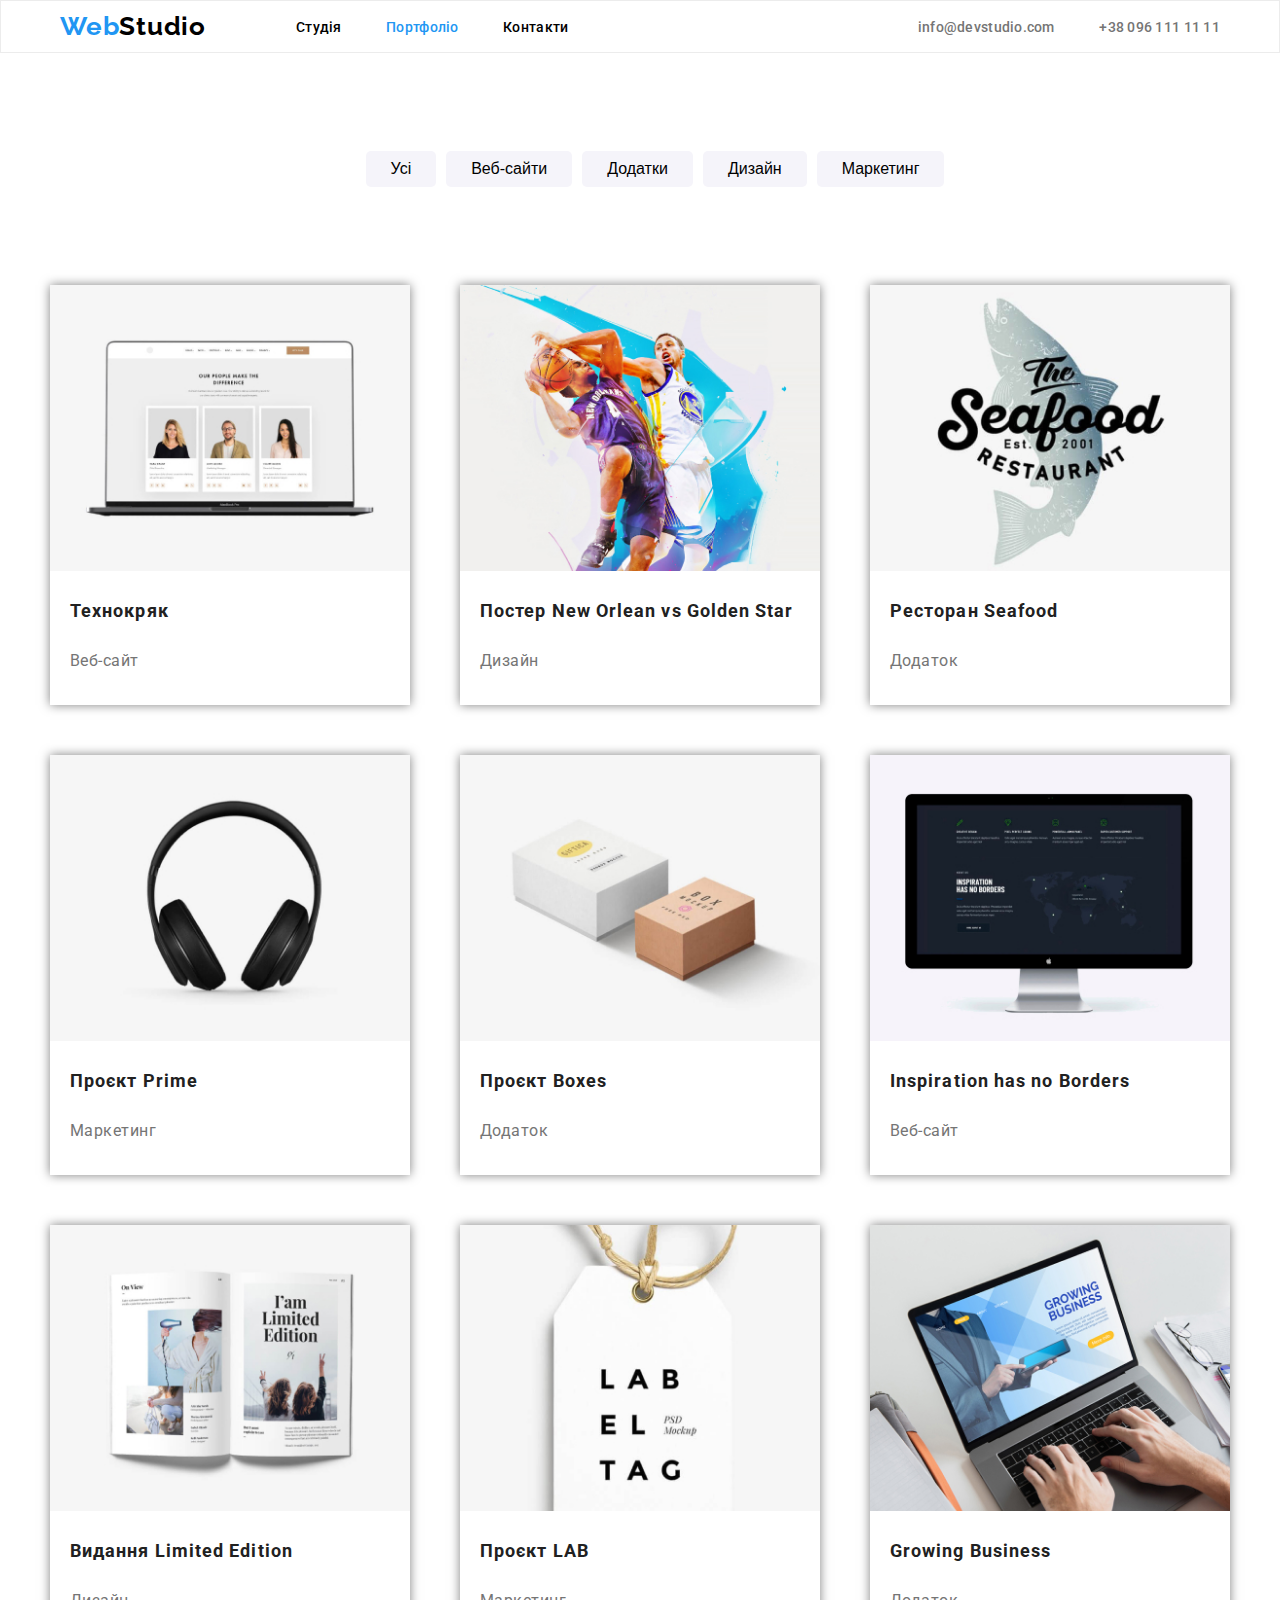
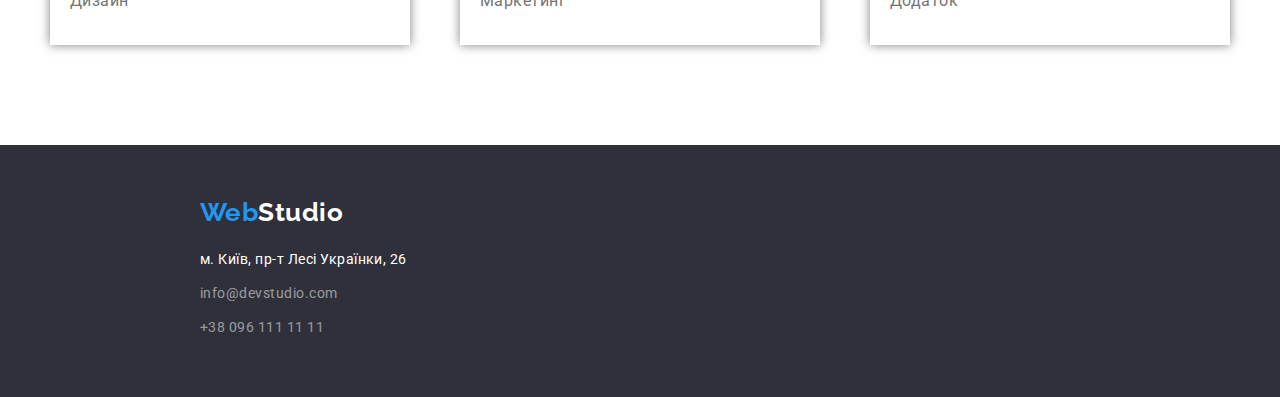
==== portfolio.html @ c1cf4ef8 "Initial commit" ====
<!DOCTYPE html>
<html lang="uk">
<head>
    <meta charset="UTF-8">
    <meta http-equiv="X-UA-Compatible" content="IE=edge">
    <meta name="viewport" content="width=device-width, initial-scale=1.0">
    <title>Portfolio</title>
    <link rel="stylesheet" href="styles/style1.css">
    <link href="https://fonts.googleapis.com/css2?family=Roboto:wght@400;500;700;900&display=swap" rel="stylesheet">
    <link href="https://fonts.googleapis.com/css2?family=Raleway:wght@700&display=swap" rel="stylesheet">
    <link rel="stylesheet" href="https://cdnjs.cloudflare.com/ajax/libs/modern-normalize/1.1.0/modern-normalize.min.css" integrity="sha512-wpPYUAdjBVSE4KJnH1VR1HeZfpl1ub8YT/NKx4PuQ5NmX2tKuGu6U/JRp5y+Y8XG2tV+wKQpNHVUX03MfMFn9Q==" crossorigin="anonymous" referrerpolicy="no-referrer" />
</head>
<body>
    <header>
        <div class="container">
            <nav>
                <a class="logo" href="index.html"><span>Web</span>Studio</a>
                <ul class="menu">
                    <li><a href="./index.html">Студія</a></li>
                    <li><a href="./portfolio.html" class="st">Портфоліо</a></li>
                    <li><a href="">Контакти</a></li>
                </ul>
            </nav>
                <ul class="address">
                    <li><a class="info" href="mailto:info@devstudio.com">info@devstudio.com</a></li>
                    <li><a class="info" href="tel:+380961111111">+38 096 111 11 11</a></li>
                </ul>
        </div>
    </header>
    <main>
        <section>
            <ul class="button">
                <li><button type="button" class="but">Усі</button></li>
                <li><button type="button" class="but">Веб-сайти</button></li>
                <li><button type="button" class="but">Додатки</button></li>
                <li><button type="button" class="but">Дизайн</button></li>
                <li><button type="button" class="but">Маркетинг</button></li>
            </ul>

            <ul class="img">
                <li>
                    <a href="">
                        <img src="./imeges/page2/img1.jpg" alt="" width="360">
                        <h3>Технокряк</h3>
                        <p>Веб-сайт</p>
                    </a>
                </li>
                <li>
                    <a href="">
                        <img src="./imeges/page2/img2.jpg" alt="" width="360">
                        <h3>Постер New Orlean vs Golden Star</h3>
                        <p>Дизайн</p>
                    </a>
                </li>
                <li>
                    <a href="">
                        <img src="./imeges/page2/img3.jpg" alt="" width="360">
                        <h3>Ресторан Seafood</h3>
                        <p>Додаток</p>
                    </a>
                </li>
                <li>
                    <a href="">
                        <img src="./imeges/page2/img4.jpg" alt="" width="360">
                        <h3>Проєкт Prime</h3>
                        <p>Маркетинг</p>
                    </a>
                </li>
                <li>
                    <a href="">
                        <img src="./imeges/page2/img5.jpg" alt="" width="360">
                        <h3>Проєкт Boxes</h3>
                        <p>Додаток</p>
                    </a>
                </li>
                <li>
                    <a href="">
                        <img src="./imeges/page2/img6.jpg" alt="" width="360">
                        <h3>Inspiration has no Borders</h3>
                        <p>Веб-сайт</p>
                    </a>
                </li>
                <li>
                    <a href="">
                        <img src="./imeges/page2/img7.jpg" alt="" width="360">
                        <h3>Видання Limited Edition</h3>
                        <p>Дизайн</p>
                    </a>
                </li>
                <li>
                    <a href="">
                        <img src="./imeges/page2/img8.jpg" alt="" width="360">
                        <h3>Проєкт LAB</h3>
                        <p>Маркетинг</p>
                    </a>
                </li>
                <li>
                    <a href="">
                        <img src="./imeges/page2/img9.jpg" alt="" width="360">
                        <h3>Growing Business</h3>
                        <p>Додаток</p>
                    </a>
                </li>
            </ul>
        </section>
    </main>
    <footer>
        <div class="foot">
            <div>
                <a class="logo1" href=""><span>Web</span>Studio</a>
                <address class="address1">
                    <ul>
                        <li><a class="a" href="" target="_blank" rel="noopener noreferrer">м. Київ, пр-т Лесі Українки, 26</a></li>
                        <li><a href="mailto:info@devstudio.com">info@devstudio.com</a></li>
                        <li><a href="tel:+380961111111">+38 096 111 11 11</a></li>
                    </ul>
                </address>
            </div>
            
        </div>
    </footer>
</body>
</html>
---- styles/style1.css ----
:root{
    --main-color: #2196F3;
    --text-color: black;
    --ph-color: #757575;
    --bg-color: #2F303A;
    --text-color-2: white;
    --title-color: #212121;
    --but-color: #F5F4FA;
    --svg-color: #555555;
}
body {
    margin: 0;
    font-family: 'Roboto', sans-serif;
    letter-spacing: 0.03em;
}

.container {
    width: 1200px;
    padding-left: 15px;
    padding-right: 15px;
    margin: 0 auto;
}

.logo {
    text-decoration: none;
    margin: 10px 20px;
    font-family: 'Raleway';
    font-weight: 700;
    font-size: 26px;
    line-height: 1.19;
    letter-spacing: 0.03em;
}

.logo span {
    color: var(--main-color);
}

.menu {
    list-style-type: none;
    margin: 0;
    padding-left: 50px;
}

.menu li {
    display: inline-block;
    margin: 10px 20px;
    font-weight: bold;
}

.menu a {
    font-weight: 500;
    font-size: 14px;
    line-height: 1.14;
    letter-spacing: 0.02em;
}

header {
    border: 1px solid #ECECEC;
}

header .container {
    display: flex;
    justify-content: space-between;
}

header a {
    text-decoration: none;
    color: var(--text-color);
    transition: all 0.3s ease;
}
.st{
    color: var(--main-color);
}
header a:hover {
    color: var(--main-color);
    fill: var(--main-color);
}

nav {
    display: flex;
    align-items: center;
}

.info {
    display: flex;
    align-items: center;
    font-weight: 500;
    font-size: 14px;
    line-height: 1.14;
    letter-spacing: 0.02em;
    color: var(--ph-color);
}

.info svg {
    width: 20px;
    height: 16px;
    margin-right: 10px;
}

.address li {
    display: inline-block;
    margin: 0 20px;
}

.button {
    display: flex;
    height: 200px;
    align-items: center;
    justify-content: center;
}

.button li {
    list-style-type: none;
    display: inline-block;
    margin-right: 10px;
}

.but {
    padding: 5px 25px;
    border: 0;
    background: var(--but-color);
    border-radius: 5px;
    color: var(--text-color);
    font-weight: 500;
    font-size: 16px;
    line-height: 1.6;
    transition: all .5s ease;
}

.but:hover {
    background-color: var(--main-color);
    color: var(--text-color-2);
    box-shadow: 0 0 10px rgba(0, 0, 0, 0.5);
}



.img {
    display: grid;
    grid-template-columns: repeat(3, 360px);
    grid-gap: 50px;
    padding: 0;
    margin: auto;
    width: 1180px;
}

.img h3 {
    font-weight: 700;
    font-size: 18px;
    line-height: 2;
    letter-spacing: 0.06em;
    color: var(--title-color);
}

.img p {
    font-weight: 400;
    font-size: 16px;
    line-height: 1.8;
    letter-spacing: 0.03em;
    color: var(--ph-color);
}
.img a{
    text-decoration: none;
}
.img li {
    width: 360px;
    height: 420px;
    list-style-type: none;
    box-shadow: 0 0 10px rgba(0, 0, 0, 0.5);
    transition: all .5s ease;
}

.img li:hover {
    transform: scale(1.1);
}

.img h3,p {
    margin-left: 20px;
}

footer {
    background-color: var(--bg-color);
    margin-top: 100px;
}

.foot {
    height: 252px;
    display: flex;
    align-items: center;
    gap: 70px;
    margin-left: 200px;
}

.address1 a {
    text-decoration: none;
    font-style: normal;
    font-weight: 400;
    font-size: 14px;
    line-height: 1.7;
    color: var(--text-color-2);
    opacity: 0.5;
    transition: all 0.3s ease;
}
.address1 a:hover{
    color: var(--main-color);
    opacity: 1;
}
.address1 li {
    margin: 10px 0;
}

.address1 .a {
    opacity: 1;
}

.logo1 {
    text-decoration: none;
    font-family: 'Raleway';
    font-weight: 700;
    font-size: 26px;
    line-height: 1.19;
    color: var(--text-color-2);
}

.logo1 span {
    color: var(--main-color);
}

.foot ul {
    padding: 0;
    width: 240px;
    height: 81px;
    margin-top: 20px;
}

.foot li {
    list-style-type: none;
}

.foot h3 {
    font-weight: 700;
    font-size: 14px;
    line-height: 1.14;
    letter-spacing: 0.03em;
    text-transform: uppercase;
    color: var(--text-color-2);
}

.div ul {
    display: flex;
    flex-direction: row;
    align-items: flex-start;
    gap: 10px;
}

.div li {
    display: flex;
}

.div a {
    width: 44px;
    height: 44px;
    fill: var(--svg-color);
    transition: all .3s ease;
}

.div a:hover {
    fill: var(--main-color);
}

.div svg {
    width: 44px;
    height: 44px;
}
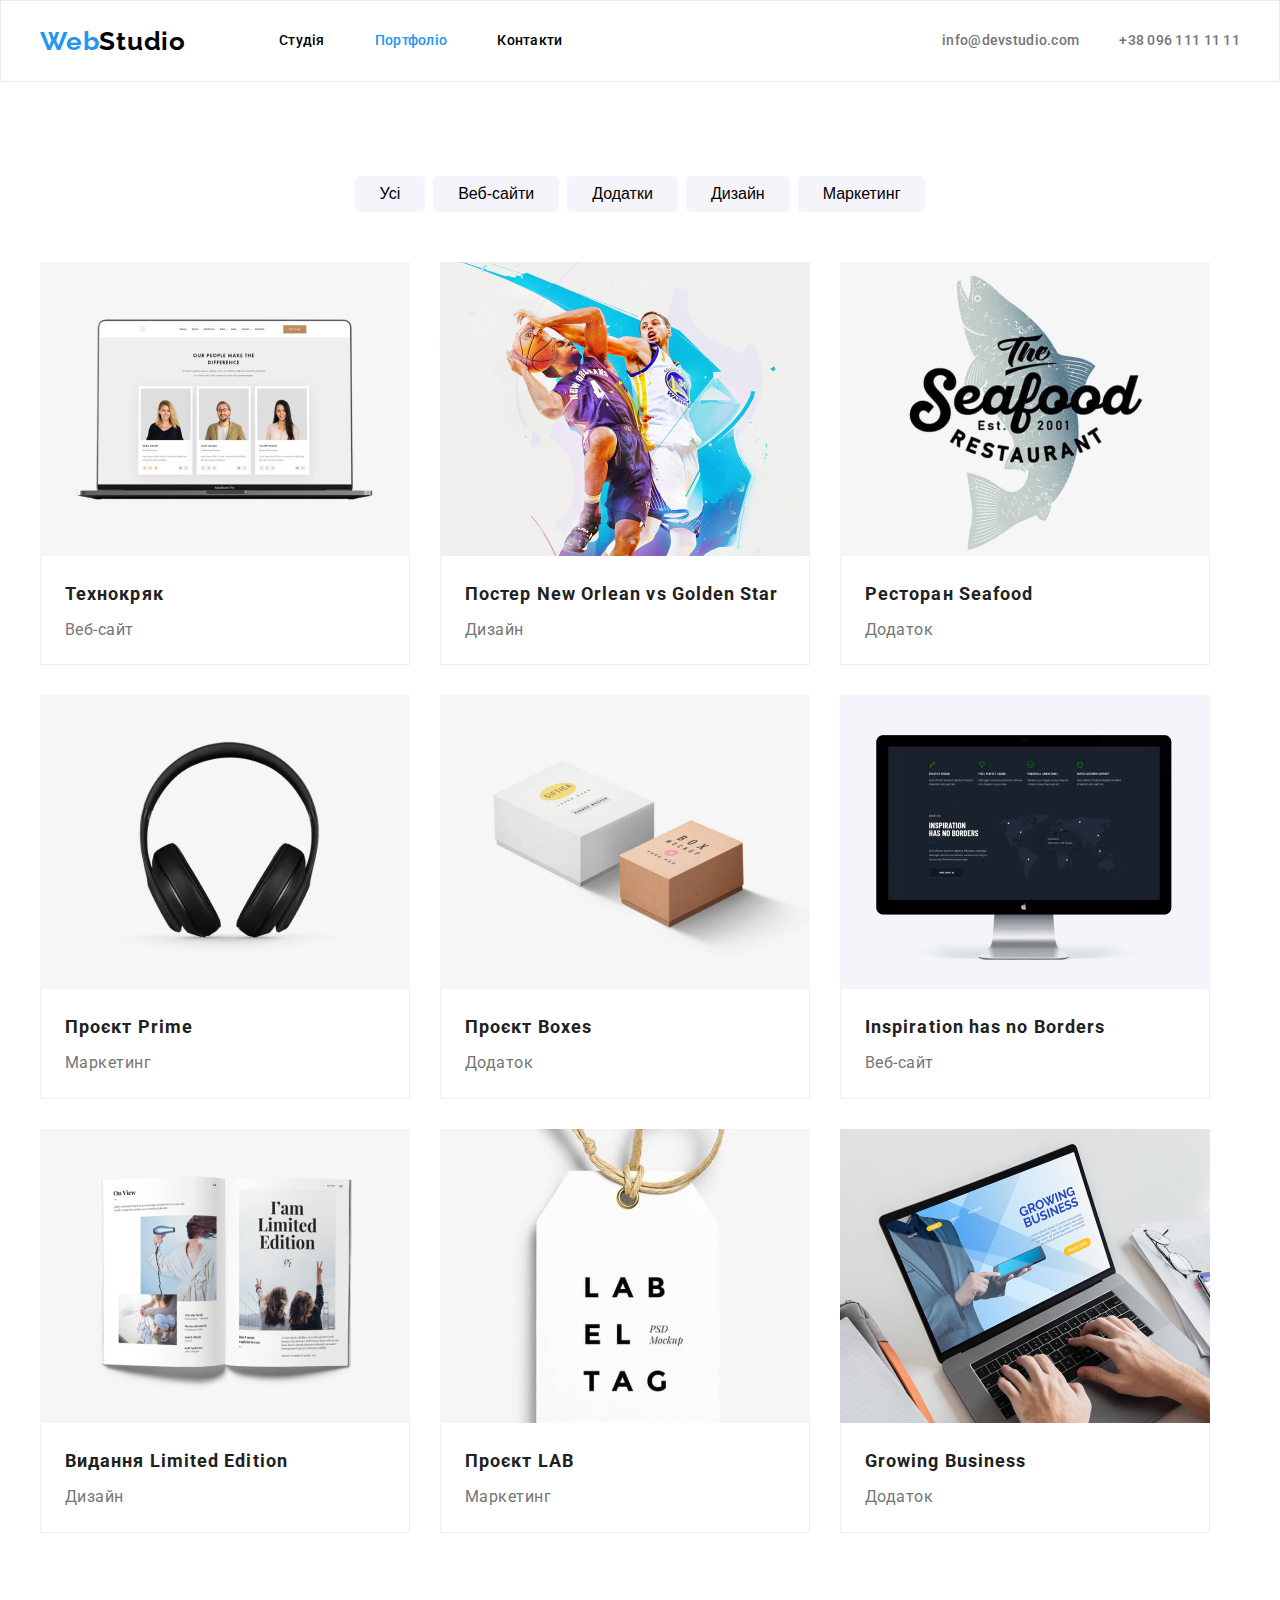
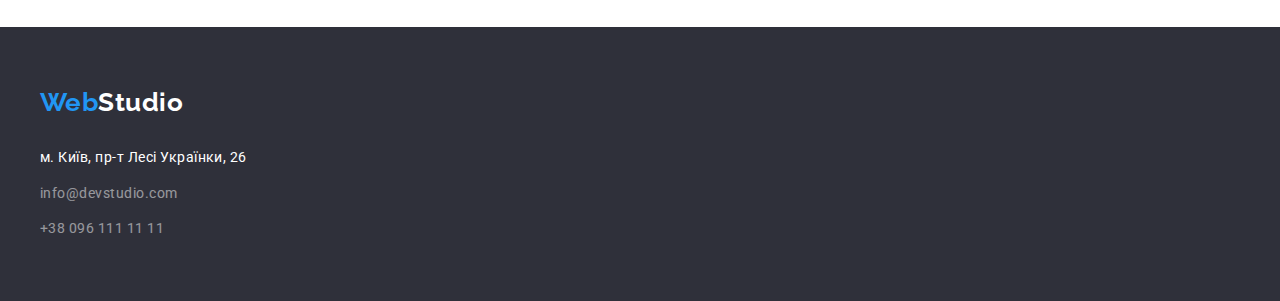
==== commit 4b5cf989: "дз3" ====
--- a/portfolio.html
+++ b/portfolio.html
@@ -5,10 +5,10 @@
     <meta http-equiv="X-UA-Compatible" content="IE=edge">
     <meta name="viewport" content="width=device-width, initial-scale=1.0">
     <title>Portfolio</title>
-    <link rel="stylesheet" href="styles/style1.css">
     <link href="https://fonts.googleapis.com/css2?family=Roboto:wght@400;500;700;900&display=swap" rel="stylesheet">
     <link href="https://fonts.googleapis.com/css2?family=Raleway:wght@700&display=swap" rel="stylesheet">
     <link rel="stylesheet" href="https://cdnjs.cloudflare.com/ajax/libs/modern-normalize/1.1.0/modern-normalize.min.css" integrity="sha512-wpPYUAdjBVSE4KJnH1VR1HeZfpl1ub8YT/NKx4PuQ5NmX2tKuGu6U/JRp5y+Y8XG2tV+wKQpNHVUX03MfMFn9Q==" crossorigin="anonymous" referrerpolicy="no-referrer" />
+    <link rel="stylesheet" href="styles/style1.css">
 </head>
 <body>
     <header>
@@ -29,84 +29,104 @@
     </header>
     <main>
         <section>
-            <ul class="button">
-                <li><button type="button" class="but">Усі</button></li>
-                <li><button type="button" class="but">Веб-сайти</button></li>
-                <li><button type="button" class="but">Додатки</button></li>
-                <li><button type="button" class="but">Дизайн</button></li>
-                <li><button type="button" class="but">Маркетинг</button></li>
-            </ul>
+            <div class="container">
+                <ul class="button">
+                    <li><button type="button" class="but">Усі</button></li>
+                    <li><button type="button" class="but">Веб-сайти</button></li>
+                    <li><button type="button" class="but">Додатки</button></li>
+                    <li><button type="button" class="but">Дизайн</button></li>
+                    <li><button type="button" class="but">Маркетинг</button></li>
+                </ul>
 
-            <ul class="img">
-                <li>
-                    <a href="">
-                        <img src="./imeges/page2/img1.jpg" alt="" width="360">
-                        <h3>Технокряк</h3>
-                        <p>Веб-сайт</p>
-                    </a>
-                </li>
-                <li>
-                    <a href="">
-                        <img src="./imeges/page2/img2.jpg" alt="" width="360">
-                        <h3>Постер New Orlean vs Golden Star</h3>
-                        <p>Дизайн</p>
-                    </a>
-                </li>
-                <li>
-                    <a href="">
-                        <img src="./imeges/page2/img3.jpg" alt="" width="360">
-                        <h3>Ресторан Seafood</h3>
-                        <p>Додаток</p>
-                    </a>
-                </li>
-                <li>
-                    <a href="">
-                        <img src="./imeges/page2/img4.jpg" alt="" width="360">
-                        <h3>Проєкт Prime</h3>
-                        <p>Маркетинг</p>
-                    </a>
-                </li>
-                <li>
-                    <a href="">
-                        <img src="./imeges/page2/img5.jpg" alt="" width="360">
-                        <h3>Проєкт Boxes</h3>
-                        <p>Додаток</p>
-                    </a>
-                </li>
-                <li>
-                    <a href="">
-                        <img src="./imeges/page2/img6.jpg" alt="" width="360">
-                        <h3>Inspiration has no Borders</h3>
-                        <p>Веб-сайт</p>
-                    </a>
-                </li>
-                <li>
-                    <a href="">
-                        <img src="./imeges/page2/img7.jpg" alt="" width="360">
-                        <h3>Видання Limited Edition</h3>
-                        <p>Дизайн</p>
-                    </a>
-                </li>
-                <li>
-                    <a href="">
-                        <img src="./imeges/page2/img8.jpg" alt="" width="360">
-                        <h3>Проєкт LAB</h3>
-                        <p>Маркетинг</p>
-                    </a>
-                </li>
-                <li>
-                    <a href="">
-                        <img src="./imeges/page2/img9.jpg" alt="" width="360">
-                        <h3>Growing Business</h3>
-                        <p>Додаток</p>
-                    </a>
-                </li>
-            </ul>
+                <ul class="img">
+                    <li>
+                        <a href="">
+                            <img src="./imeges/page2/img1.jpg" alt="" width="360">
+                            <div>
+                                <h3>Технокряк</h3>
+                                <p>Веб-сайт</p>
+                            </div>
+                        </a>
+                    </li>
+                    <li>
+                        <a href="">
+                            <img src="./imeges/page2/img2.jpg" alt="" width="360">
+                            <div>
+                                <h3>Постер New Orlean vs Golden Star</h3>
+                                <p>Дизайн</p>
+                            </div>
+                        </a>
+                    </li>
+                    <li>
+                        <a href="">
+                            <img src="./imeges/page2/img3.jpg" alt="" width="360">
+                            <div>
+                                <h3>Ресторан Seafood</h3>
+                                <p>Додаток</p>
+                            </div>
+                        </a>
+                    </li>
+                    <li>
+                        <a href="">
+                            <img src="./imeges/page2/img4.jpg" alt="" width="360">
+                            <div>
+                                <h3>Проєкт Prime</h3>
+                                <p>Маркетинг</p>
+                            </div>
+                        </a>
+                    </li>
+                    <li>
+                        <a href="">
+                            <img src="./imeges/page2/img5.jpg" alt="" width="360">
+                            <div>
+                                <h3>Проєкт Boxes</h3>
+                                <p>Додаток</p>
+                            </div>
+                        </a>
+                    </li>
+                    <li>
+                        <a href="">
+                            <img src="./imeges/page2/img6.jpg" alt="" width="360">
+                            <div>
+                                <h3>Inspiration has no Borders</h3>
+                                <p>Веб-сайт</p>
+                            </div>
+                        </a>
+                    </li>
+                    <li>
+                        <a href="">
+                            <img src="./imeges/page2/img7.jpg" alt="" width="360">
+                            <div>
+                                <h3>Видання Limited Edition</h3>
+                                <p>Дизайн</p>
+                            </div>
+                        </a>
+                    </li>
+                    <li>
+                        <a href="">
+                            <img src="./imeges/page2/img8.jpg" alt="" width="360">
+                            <div>
+                                <h3>Проєкт LAB</h3>
+                                <p>Маркетинг</p>
+                            </div>
+                        </a>
+                    </li>
+                    <li>
+                        <a href="">
+                            <img src="./imeges/page2/img9.jpg" alt="" width="360">
+                            <div>
+                                <h3>Growing Business</h3>
+                                <p>Додаток</p>
+                            </div>
+                        </a>
+                    </li>
+                </ul>
+            </div>
         </section>
     </main>
     <footer>
-        <div class="foot">
-            <div>
+        <div class="container">
+            <div class="foot">
                 <a class="logo1" href=""><span>Web</span>Studio</a>
                 <address class="address1">
                     <ul>
--- a/styles/style1.css
+++ b/styles/style1.css
@@ -23,7 +23,6 @@
 
 .logo {
     text-decoration: none;
-    margin: 10px 20px;
     font-family: 'Raleway';
     font-weight: 700;
     font-size: 26px;
@@ -37,21 +36,26 @@
 
 .menu {
     list-style-type: none;
-    margin: 0;
-    padding-left: 50px;
-}
-
-.menu li {
+    padding: 0;
+    margin: 0;
+    margin-left: 93px;
+    display: flex;
+    gap: 50px;
+}
+
+/* .menu li {
     display: inline-block;
     margin: 10px 20px;
     font-weight: bold;
-}
+} */
 
 .menu a {
+    display: block;
     font-weight: 500;
     font-size: 14px;
     line-height: 1.14;
     letter-spacing: 0.02em;
+    padding: 32px 0;
 }
 
 header {
@@ -96,23 +100,33 @@
     height: 16px;
     margin-right: 10px;
 }
-
-.address li {
+.address{
+    list-style-type: none;
+    padding: 0;
+    display: flex;
+    gap: 40px;
+    margin: 0;
+    align-items: center;
+}
+/* .address li {
     display: inline-block;
     margin: 0 20px;
-}
-
+} */
+section{
+    padding: 94px 0;
+}
 .button {
     display: flex;
-    height: 200px;
     align-items: center;
     justify-content: center;
+    gap: 8px;
+    margin: 0;
+    padding: 0;
+    padding-bottom: 50px;
 }
 
 .button li {
     list-style-type: none;
-    display: inline-block;
-    margin-right: 10px;
 }
 
 .but {
@@ -136,20 +150,32 @@
 
 
 .img {
-    display: grid;
+    /* display: grid;
     grid-template-columns: repeat(3, 360px);
     grid-gap: 50px;
     padding: 0;
     margin: auto;
-    width: 1180px;
-}
-
+    width: 1180px; */
+    display: flex;
+    flex-wrap: wrap;
+    gap: 30px;
+    margin: 0;
+    padding: 0;
+}
+.img div{
+    border-left: 1px solid #EEEEEE;
+    border-bottom: 1px solid #EEEEEE;
+    border-right: 1px solid #EEEEEE;
+    padding: 20px 24px;
+}
 .img h3 {
     font-weight: 700;
     font-size: 18px;
     line-height: 2;
     letter-spacing: 0.06em;
     color: var(--title-color);
+    margin: 0;
+    margin-bottom: 4px;
 }
 
 .img p {
@@ -158,15 +184,22 @@
     line-height: 1.8;
     letter-spacing: 0.03em;
     color: var(--ph-color);
+    margin: 0;
 }
 .img a{
     text-decoration: none;
 }
+.img img{
+    display: block;
+    max-width: 100%;
+    height: auto;
+    width: 100%;
+}
 .img li {
-    width: 360px;
+    /* width: 360px;
     height: 420px;
-    list-style-type: none;
-    box-shadow: 0 0 10px rgba(0, 0, 0, 0.5);
+    box-shadow: 0 0 10px rgba(0, 0, 0, 0.5); */
+    list-style-type: none;
     transition: all .5s ease;
 }
 
@@ -174,23 +207,24 @@
     transform: scale(1.1);
 }
 
-.img h3,p {
-    margin-left: 20px;
-}
+
 
 footer {
     background-color: var(--bg-color);
-    margin-top: 100px;
-}
-
-.foot {
+    padding: 60px 0;
+}
+
+/* .foot {
     height: 252px;
     display: flex;
     align-items: center;
     gap: 70px;
     margin-left: 200px;
-}
-
+} */
+.address1{
+    margin: 0;
+    margin-top: 28px;
+}
 .address1 a {
     text-decoration: none;
     font-style: normal;
@@ -205,8 +239,11 @@
     color: var(--main-color);
     opacity: 1;
 }
-.address1 li {
-    margin: 10px 0;
+.address1 li:first-of-type{
+    margin-bottom: 12px;
+}
+.address1 li:nth-of-type(2){
+    margin-bottom: 12px;
 }
 
 .address1 .a {
@@ -228,9 +265,7 @@
 
 .foot ul {
     padding: 0;
-    width: 240px;
-    height: 81px;
-    margin-top: 20px;
+    margin: 0;
 }
 
 .foot li {
